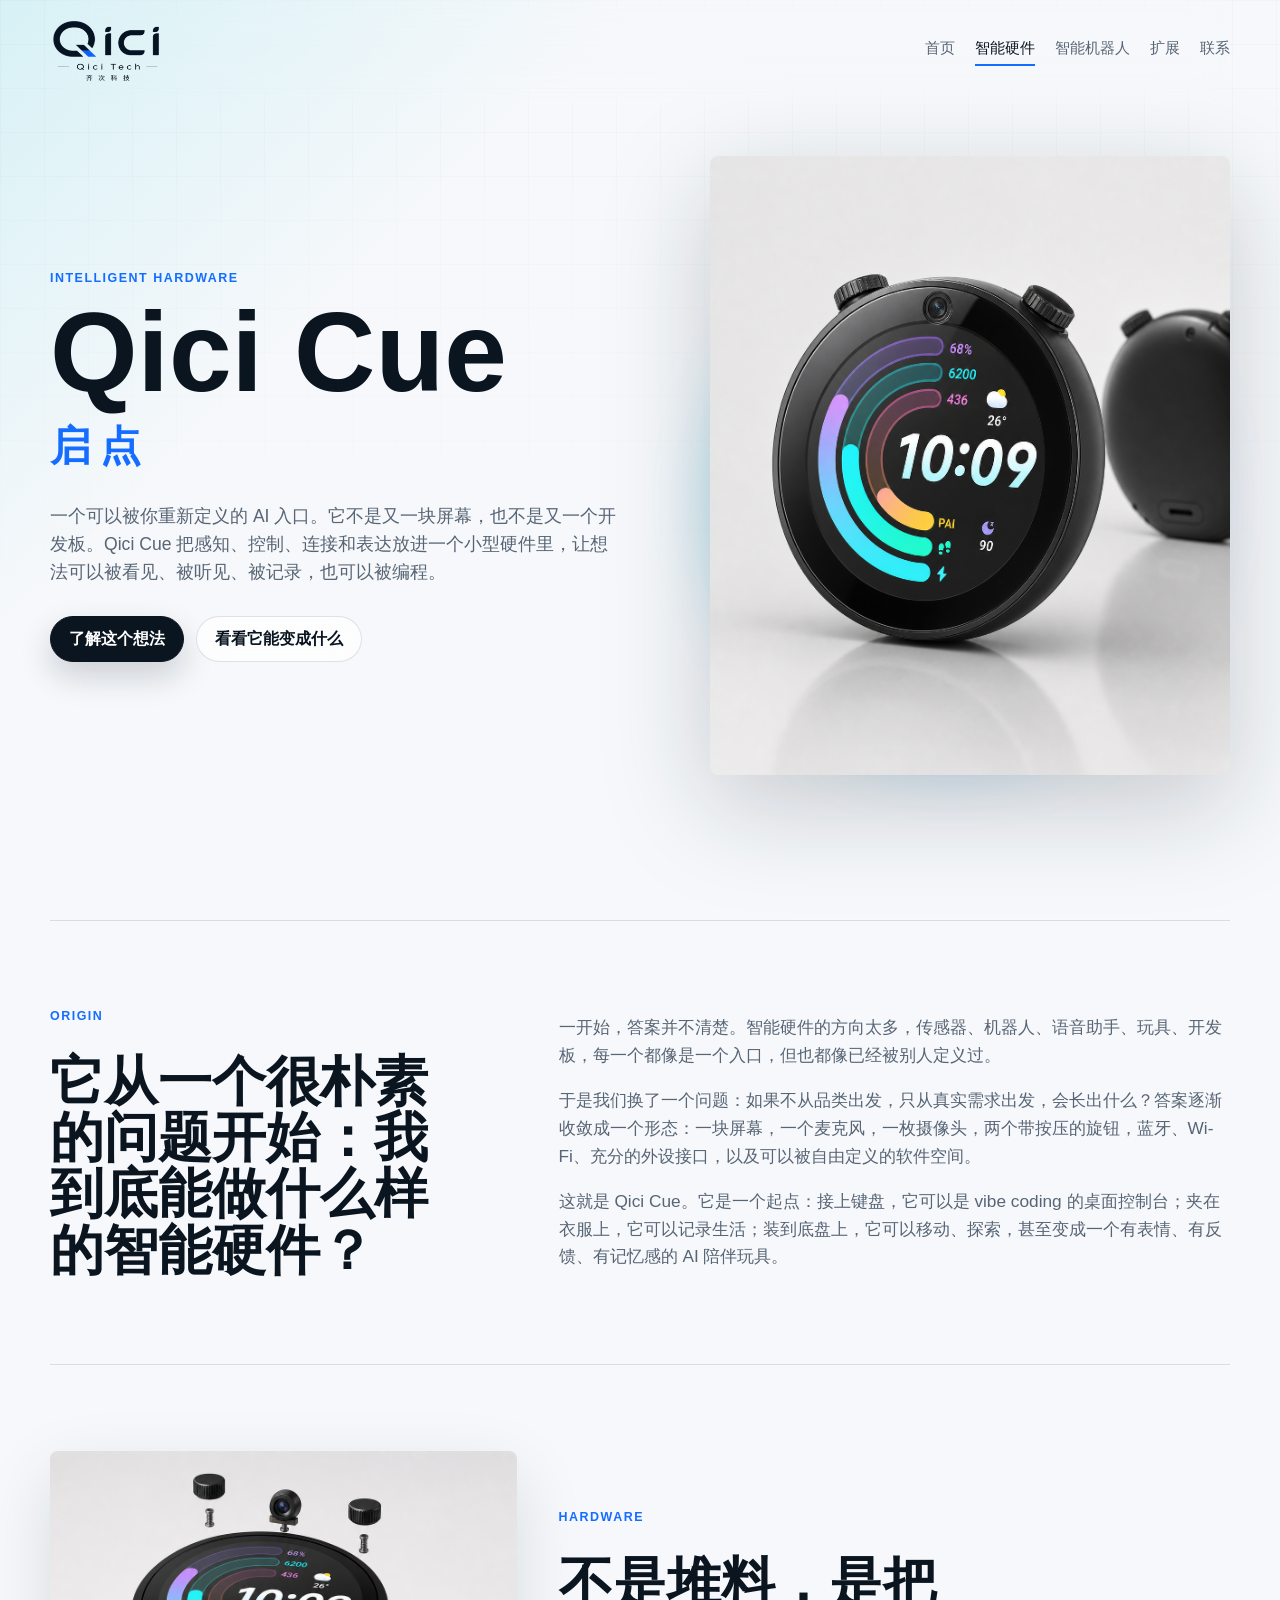
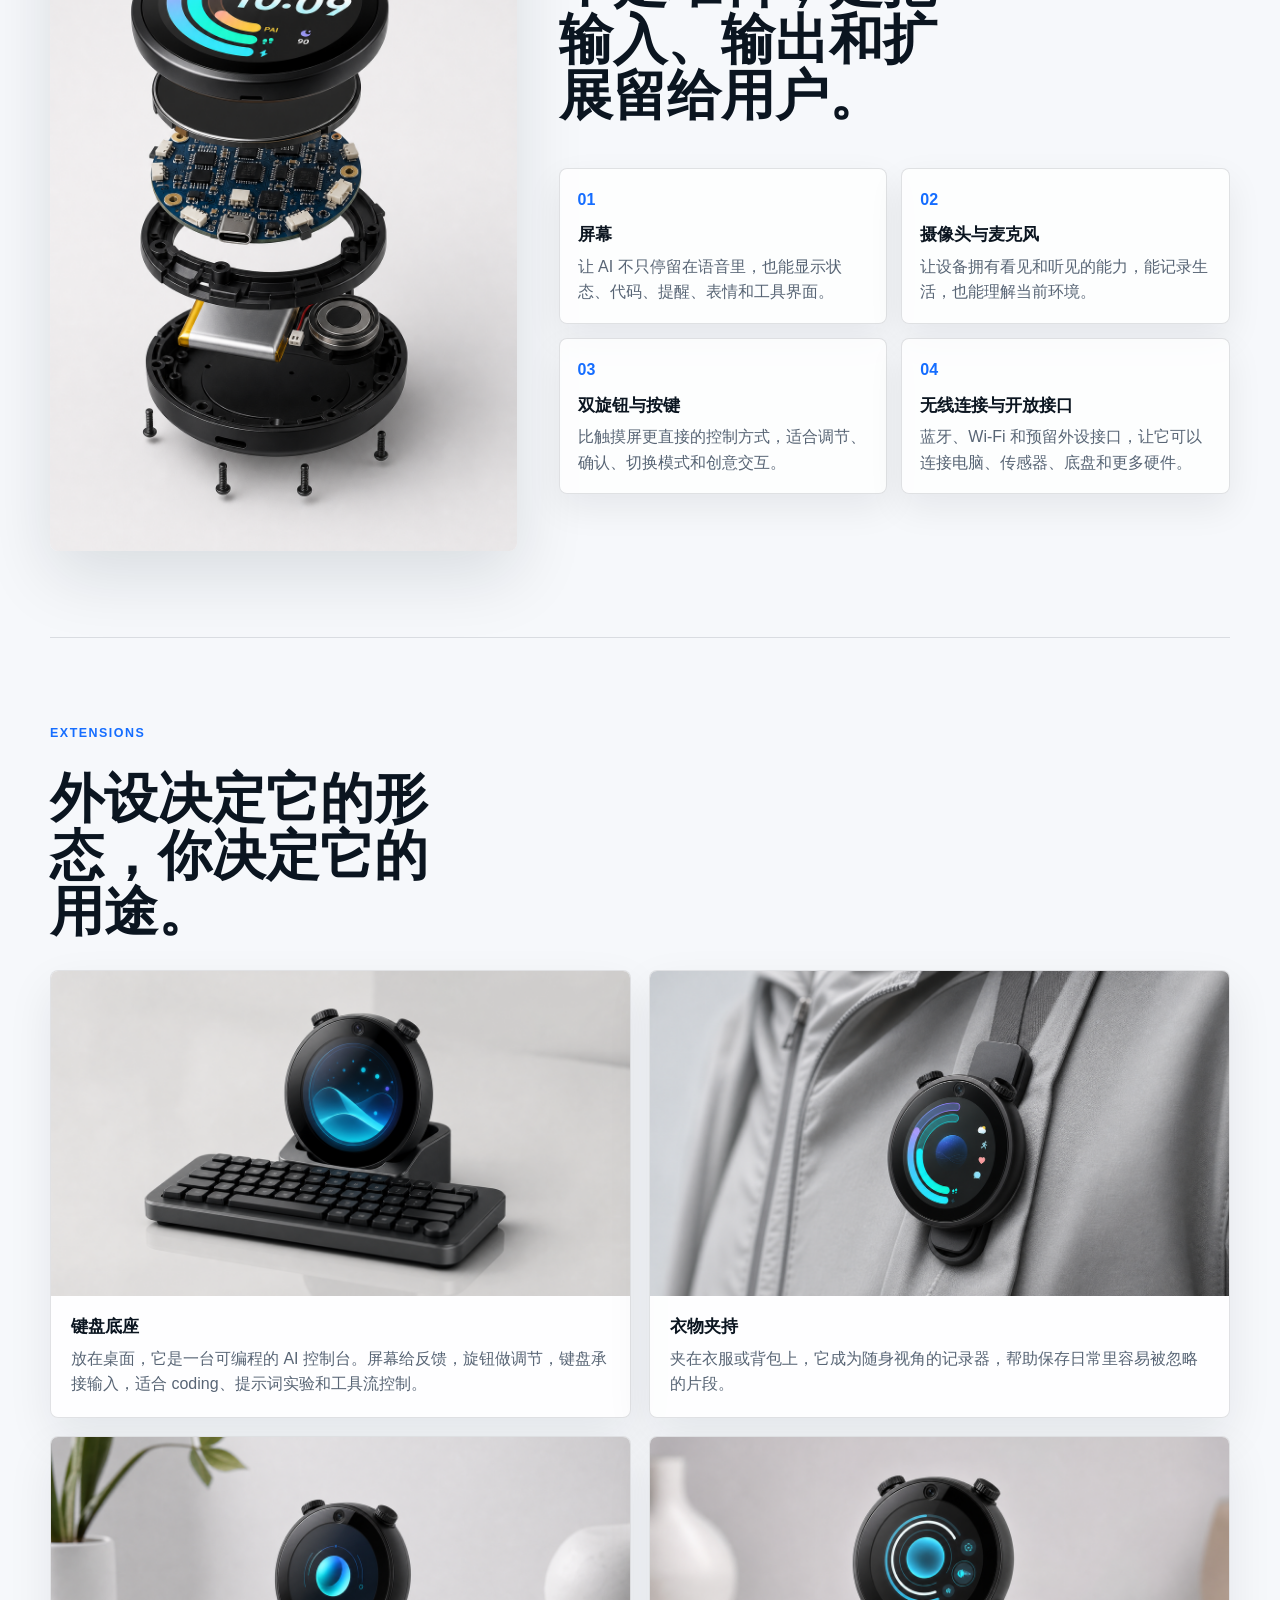
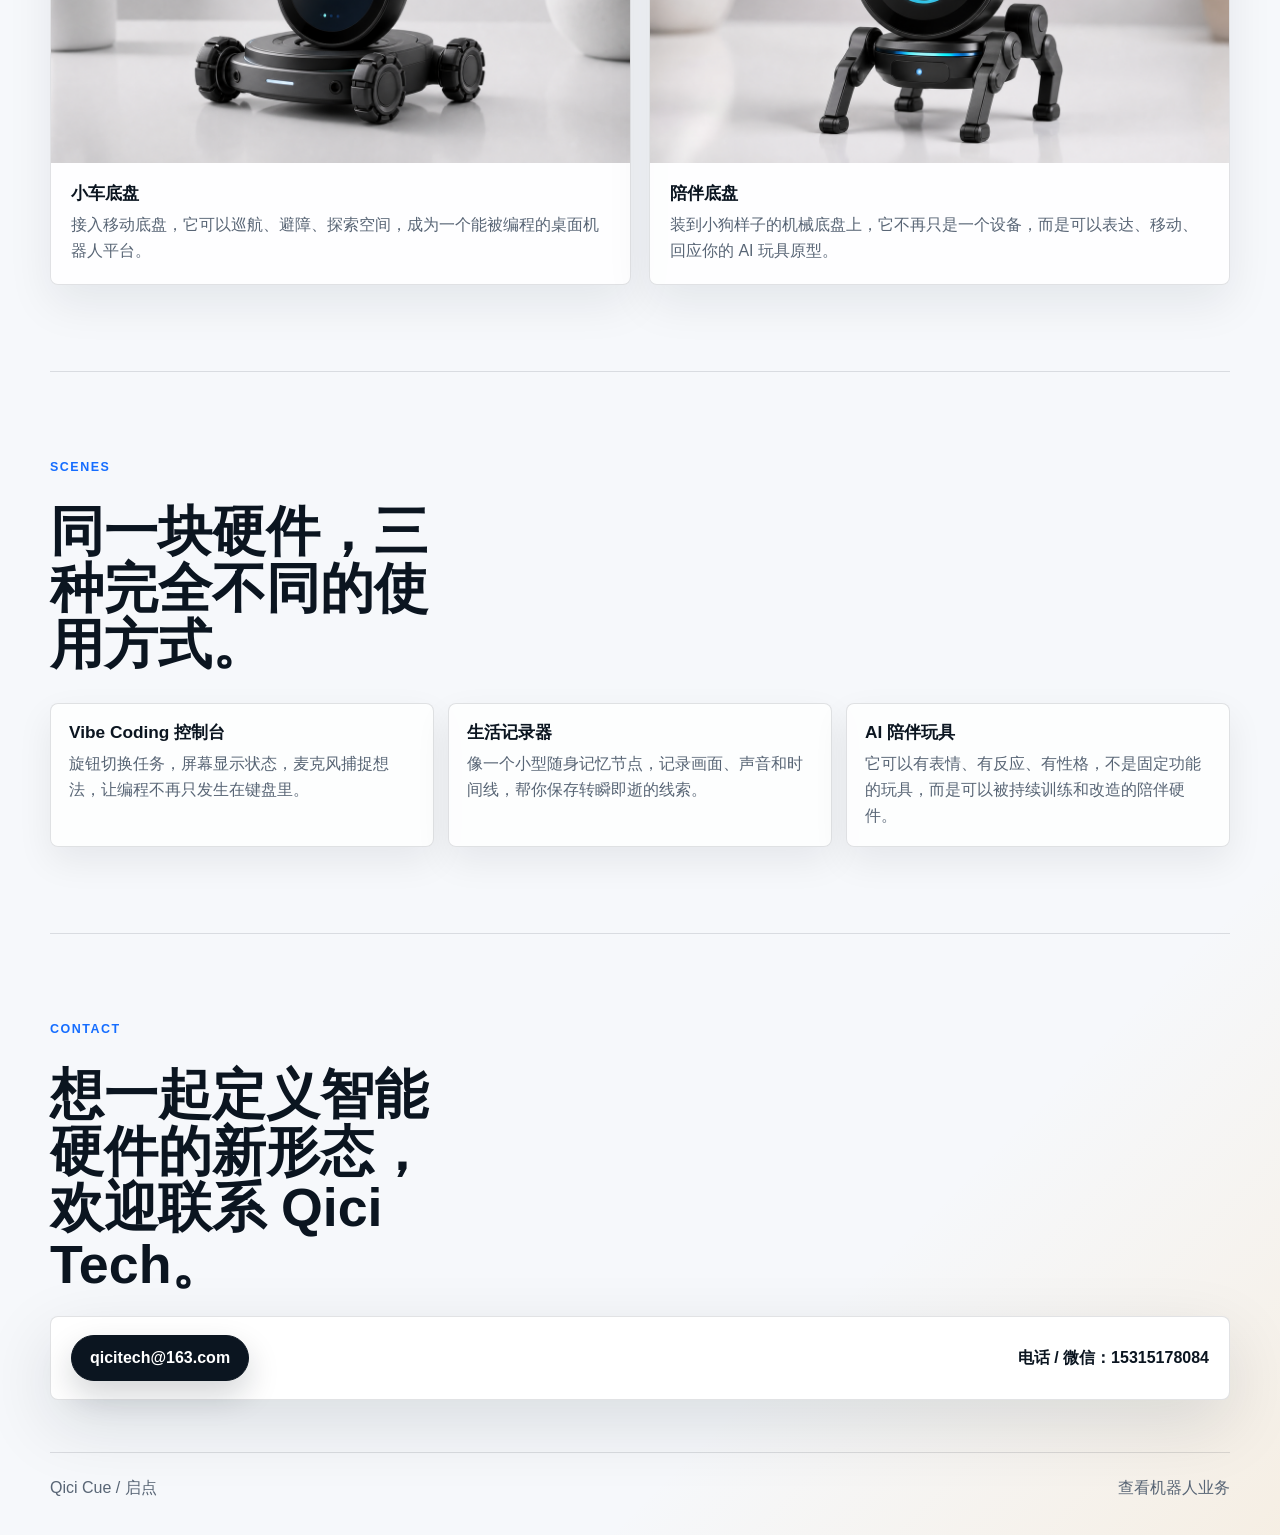
==== cue.html @ 5a53ebd2 "Build multipage company site" ====
<!doctype html>
<html lang="zh-CN">
  <head>
    <meta charset="utf-8" />
    <meta name="viewport" content="width=device-width, initial-scale=1" />
    <meta
      name="description"
      content="Qici Cue / 启点是一台可自由定义的个人 AI 硬件，集屏幕、麦克风、摄像头、双旋钮、无线连接和开放接口于一体。"
    />
    <title>Qici Cue / 启点 | Qici Tech</title>
    <link rel="stylesheet" href="./styles.css" />
  </head>
  <body>
    <header class="topbar">
      <a class="brand" href="./index.html" aria-label="Qici Tech 首页">
        <img src="./assets/logo-transparent.png" alt="Qici Tech" />
      </a>
      <nav class="nav" aria-label="主导航">
        <a href="./index.html">首页</a>
        <a href="./cue.html" aria-current="page">智能硬件</a>
        <a href="./robotics.html">智能机器人</a>
        <a href="#extensions">扩展</a>
        <a href="#contact">联系</a>
      </nav>
    </header>

    <main>
      <section class="hero product-hero" id="top">
        <div class="hero-grid">
          <div class="hero-copy">
            <p class="eyebrow">Intelligent Hardware</p>
            <h1 class="product-title">Qici Cue</h1>
            <p class="product-name-cn">启点</p>
            <p class="lede">
              一个可以被你重新定义的 AI 入口。它不是又一块屏幕，也不是又一个开发板。Qici Cue 把感知、控制、连接和表达放进一个小型硬件里，让想法可以被看见、被听见、被记录，也可以被编程。
            </p>
            <div class="actions">
              <a class="button primary" href="#story">了解这个想法</a>
              <a class="button secondary" href="#extensions">看看它能变成什么</a>
            </div>
          </div>

          <figure class="hero-product">
            <img src="./assets/qici-cue-product.png" alt="Qici Cue 产品示意图" />
          </figure>
        </div>
      </section>

      <section class="section intro" id="story">
        <div class="section-heading">
          <p class="eyebrow">Origin</p>
          <h2>它从一个很朴素的问题开始：我到底能做什么样的智能硬件？</h2>
        </div>
        <div class="story-text">
          <p>
            一开始，答案并不清楚。智能硬件的方向太多，传感器、机器人、语音助手、玩具、开发板，每一个都像是一个入口，但也都像已经被别人定义过。
          </p>
          <p>
            于是我们换了一个问题：如果不从品类出发，只从真实需求出发，会长出什么？答案逐渐收敛成一个形态：一块屏幕，一个麦克风，一枚摄像头，两个带按压的旋钮，蓝牙、Wi-Fi、充分的外设接口，以及可以被自由定义的软件空间。
          </p>
          <p>
            这就是 Qici Cue。它是一个起点：接上键盘，它可以是 vibe coding 的桌面控制台；夹在衣服上，它可以记录生活；装到底盘上，它可以移动、探索，甚至变成一个有表情、有反馈、有记忆感的 AI 陪伴玩具。
          </p>
        </div>
      </section>

      <section class="section split" id="hardware">
        <figure class="product-detail">
          <img src="./assets/qici-cue-exploded.png" alt="Qici Cue 爆炸结构图" />
        </figure>
        <div class="section-heading">
          <p class="eyebrow">Hardware</p>
          <h2>不是堆料，是把输入、输出和扩展留给用户。</h2>
          <div class="feature-list">
            <article>
              <span>01</span>
              <h3>屏幕</h3>
              <p>让 AI 不只停留在语音里，也能显示状态、代码、提醒、表情和工具界面。</p>
            </article>
            <article>
              <span>02</span>
              <h3>摄像头与麦克风</h3>
              <p>让设备拥有看见和听见的能力，能记录生活，也能理解当前环境。</p>
            </article>
            <article>
              <span>03</span>
              <h3>双旋钮与按键</h3>
              <p>比触摸屏更直接的控制方式，适合调节、确认、切换模式和创意交互。</p>
            </article>
            <article>
              <span>04</span>
              <h3>无线连接与开放接口</h3>
              <p>蓝牙、Wi-Fi 和预留外设接口，让它可以连接电脑、传感器、底盘和更多硬件。</p>
            </article>
          </div>
        </div>
      </section>

      <section class="section extensions" id="extensions">
        <div class="section-heading">
          <p class="eyebrow">Extensions</p>
          <h2>外设决定它的形态，你决定它的用途。</h2>
        </div>
        <div class="extension-grid">
          <article class="extension-card">
            <img src="./assets/qici-cue-keyboard-dock.png" alt="Qici Cue 搭配键盘底座" />
            <div>
              <h3>键盘底座</h3>
              <p>放在桌面，它是一台可编程的 AI 控制台。屏幕给反馈，旋钮做调节，键盘承接输入，适合 coding、提示词实验和工具流控制。</p>
            </div>
          </article>
          <article class="extension-card">
            <img src="./assets/qici-cue-wearable-clip.png" alt="Qici Cue 衣物夹持外设" />
            <div>
              <h3>衣物夹持</h3>
              <p>夹在衣服或背包上，它成为随身视角的记录器，帮助保存日常里容易被忽略的片段。</p>
            </div>
          </article>
          <article class="extension-card">
            <img src="./assets/qici-cue-robot-car.png" alt="Qici Cue 小车底盘外设" />
            <div>
              <h3>小车底盘</h3>
              <p>接入移动底盘，它可以巡航、避障、探索空间，成为一个能被编程的桌面机器人平台。</p>
            </div>
          </article>
          <article class="extension-card">
            <img src="./assets/qici-cue-companion-base.png" alt="Qici Cue 陪伴底盘外设" />
            <div>
              <h3>陪伴底盘</h3>
              <p>装到小狗样子的机械底盘上，它不再只是一个设备，而是可以表达、移动、回应你的 AI 玩具原型。</p>
            </div>
          </article>
        </div>
      </section>

      <section class="section scenes">
        <div class="section-heading">
          <p class="eyebrow">Scenes</p>
          <h2>同一块硬件，三种完全不同的使用方式。</h2>
        </div>
        <div class="scene-grid">
          <article>
            <h3>Vibe Coding 控制台</h3>
            <p>旋钮切换任务，屏幕显示状态，麦克风捕捉想法，让编程不再只发生在键盘里。</p>
          </article>
          <article>
            <h3>生活记录器</h3>
            <p>像一个小型随身记忆节点，记录画面、声音和时间线，帮你保存转瞬即逝的线索。</p>
          </article>
          <article>
            <h3>AI 陪伴玩具</h3>
            <p>它可以有表情、有反应、有性格，不是固定功能的玩具，而是可以被持续训练和改造的陪伴硬件。</p>
          </article>
        </div>
      </section>

      <section class="section contact" id="contact">
        <div class="section-heading">
          <p class="eyebrow">Contact</p>
          <h2>想一起定义智能硬件的新形态，欢迎联系 Qici Tech。</h2>
        </div>
        <div class="contact-row">
          <a class="button primary" href="mailto:qicitech@163.com">qicitech@163.com</a>
          <a class="contact-link" href="tel:15315178084">电话 / 微信：15315178084</a>
        </div>
      </section>
    </main>

    <footer class="footer">
      <span>Qici Cue / 启点</span>
      <a href="./robotics.html">查看机器人业务</a>
    </footer>
  </body>
</html>
---- styles.css ----
:root {
  color-scheme: light;
  --bg: #f6f8fb;
  --ink: #0b1520;
  --muted: #586575;
  --panel: rgba(255, 255, 255, 0.82);
  --panel-solid: #ffffff;
  --line: rgba(11, 21, 32, 0.12);
  --blue: #156dff;
  --cyan: #1bc7d5;
  --violet: #6d5df2;
  --warm: #f2a93b;
  --shadow: 0 24px 70px rgba(11, 21, 32, 0.12);
  --radius: 8px;
}

* {
  box-sizing: border-box;
}

html {
  scroll-behavior: smooth;
}

body {
  margin: 0;
  font-family: Inter, "Segoe UI", "PingFang SC", "Hiragino Sans GB", "Microsoft YaHei", sans-serif;
  color: var(--ink);
  background:
    linear-gradient(135deg, rgba(27, 199, 213, 0.14), transparent 28rem),
    linear-gradient(315deg, rgba(242, 169, 59, 0.12), transparent 30rem),
    var(--bg);
  line-height: 1.6;
}

body::before {
  content: "";
  position: fixed;
  inset: 0;
  pointer-events: none;
  background-image:
    linear-gradient(rgba(11, 21, 32, 0.035) 1px, transparent 1px),
    linear-gradient(90deg, rgba(11, 21, 32, 0.035) 1px, transparent 1px);
  background-size: 44px 44px;
  mask-image: linear-gradient(to bottom, rgba(0, 0, 0, 0.55), transparent 72%);
}

a {
  color: inherit;
  text-decoration: none;
}

img {
  display: block;
  max-width: 100%;
}

h1,
h2,
h3,
p,
figure {
  margin: 0;
}

.topbar {
  position: sticky;
  top: 0;
  z-index: 10;
  width: min(1180px, calc(100% - 44px));
  margin: 0 auto;
  padding: 18px 0;
  display: flex;
  align-items: center;
  justify-content: space-between;
  gap: 24px;
  backdrop-filter: blur(18px);
}

.brand img {
  width: 112px;
  height: auto;
}

.nav {
  display: flex;
  align-items: center;
  gap: 20px;
  color: var(--muted);
  font-size: 0.95rem;
}

.nav a {
  border-bottom: 2px solid transparent;
  padding-bottom: 4px;
}

.nav a:hover,
.nav a[aria-current="page"] {
  color: var(--ink);
  border-color: var(--blue);
}

.hero {
  width: min(1180px, calc(100% - 44px));
  margin: 0 auto;
  min-height: calc(100vh - 82px);
  padding: 54px 0 86px;
}

.home-hero {
  display: grid;
  grid-template-columns: minmax(0, 0.92fr) minmax(360px, 1.08fr);
  gap: 36px;
  align-items: center;
}

.hero-grid {
  display: grid;
  grid-template-columns: minmax(0, 1fr) minmax(340px, 0.92fr);
  gap: 34px;
  align-items: center;
}

.hero-copy {
  position: relative;
  z-index: 1;
}

.eyebrow {
  margin-bottom: 12px;
  color: var(--blue);
  font-size: 0.78rem;
  font-weight: 800;
  letter-spacing: 0.12em;
  text-transform: uppercase;
}

h1 {
  max-width: 11ch;
  font-size: clamp(3.1rem, 6vw, 6.1rem);
  line-height: 1;
  letter-spacing: 0;
}

h2 {
  max-width: 14ch;
  font-size: clamp(2rem, 4.2vw, 4.2rem);
  line-height: 1.05;
  letter-spacing: 0;
}

h3 {
  font-size: 1.08rem;
  line-height: 1.25;
}

.product-title {
  max-width: none;
  font-size: clamp(4.4rem, 8.8vw, 8.8rem);
  line-height: 0.92;
}

.product-name-cn {
  margin-top: 10px;
  color: var(--blue);
  font-size: clamp(1.7rem, 3.2vw, 3.3rem);
  font-weight: 800;
  letter-spacing: 0.22em;
}

.lede,
.section-heading > p:not(.eyebrow),
.story-text,
.business-card p,
.capability-grid p,
.feature-list p,
.extension-card p,
.scene-grid p,
.solution-grid p,
.process-row p,
.statement p,
.contact-row {
  color: var(--muted);
}

.lede {
  margin-top: 22px;
  max-width: 58ch;
  font-size: 1.1rem;
}

.actions {
  margin-top: 30px;
  display: flex;
  flex-wrap: wrap;
  gap: 12px;
}

.button {
  min-height: 46px;
  display: inline-flex;
  align-items: center;
  justify-content: center;
  border: 1px solid var(--line);
  border-radius: 999px;
  padding: 0 18px;
  font-weight: 750;
  transition: transform 0.18s ease, box-shadow 0.18s ease;
}

.button:hover {
  transform: translateY(-1px);
}

.primary {
  color: #fff;
  background: var(--ink);
  border-color: var(--ink);
  box-shadow: 0 14px 32px rgba(11, 21, 32, 0.18);
}

.secondary {
  background: rgba(255, 255, 255, 0.72);
  backdrop-filter: blur(14px);
}

.home-showcase {
  display: grid;
  grid-template-columns: 0.94fr 1.06fr;
  gap: 16px;
  align-items: stretch;
}

.showcase-main,
.showcase-secondary {
  overflow: hidden;
  border: 1px solid var(--line);
  border-radius: var(--radius);
  background: var(--panel);
  box-shadow: var(--shadow);
}

.showcase-main {
  margin-top: 44px;
}

.showcase-secondary {
  margin-bottom: 44px;
}

.showcase-main img,
.showcase-secondary img {
  width: 100%;
  height: 420px;
  object-fit: cover;
}

.showcase-main figcaption,
.showcase-secondary figcaption {
  padding: 14px 16px 16px;
  color: var(--ink);
  font-weight: 800;
}

.hero-product {
  position: relative;
}

.hero-product::before {
  content: "";
  position: absolute;
  inset: 12% 4% 0;
  z-index: -1;
  border-radius: 50%;
  background: linear-gradient(135deg, rgba(27, 199, 213, 0.28), rgba(21, 109, 255, 0.12));
  filter: blur(28px);
}

.hero-product img {
  width: min(520px, 100%);
  margin-left: auto;
  border-radius: var(--radius);
  filter: drop-shadow(0 30px 52px rgba(11, 21, 32, 0.2));
}

.section {
  width: min(1180px, calc(100% - 44px));
  margin: 0 auto;
  padding: 86px 0;
  border-top: 1px solid var(--line);
}

.section-heading {
  display: grid;
  gap: 14px;
}

.section-heading > p:not(.eyebrow) {
  max-width: 64ch;
  font-size: 1.08rem;
}

.intro,
.split {
  display: grid;
  grid-template-columns: minmax(280px, 0.82fr) minmax(0, 1.18fr);
  gap: 42px;
  align-items: center;
}

.story-text {
  display: grid;
  gap: 18px;
  font-size: 1.08rem;
}

.business-grid,
.extension-grid {
  margin-top: 30px;
  display: grid;
  grid-template-columns: repeat(2, minmax(0, 1fr));
  gap: 18px;
}

.business-card,
.extension-card {
  overflow: hidden;
  border: 1px solid var(--line);
  border-radius: var(--radius);
  background: var(--panel);
  box-shadow: 0 18px 46px rgba(11, 21, 32, 0.08);
}

.business-card {
  display: grid;
  grid-template-rows: auto 1fr;
  transition: transform 0.18s ease, box-shadow 0.18s ease;
}

.business-card:hover {
  transform: translateY(-2px);
  box-shadow: var(--shadow);
}

.business-card img,
.extension-card img {
  width: 100%;
  aspect-ratio: 16 / 9;
  object-fit: cover;
}

.business-card div,
.extension-card div {
  padding: 20px;
}

.business-card span,
.capability-grid span,
.feature-list span,
.solution-grid span,
.process-row span {
  display: inline-block;
  margin-bottom: 12px;
  color: var(--blue);
  font-weight: 850;
}

.business-card h3,
.extension-card h3,
.capability-grid h3,
.feature-list h3,
.scene-grid h3,
.solution-grid h3 {
  margin-bottom: 8px;
}

.capability-grid,
.feature-list,
.scene-grid,
.solution-grid,
.process-row {
  margin-top: 30px;
  display: grid;
  gap: 14px;
}

.capability-grid,
.solution-grid {
  grid-template-columns: repeat(3, minmax(0, 1fr));
}

.feature-list,
.process-row {
  grid-template-columns: repeat(2, minmax(0, 1fr));
}

.scene-grid {
  grid-template-columns: repeat(3, minmax(0, 1fr));
}

.capability-grid article,
.feature-list article,
.scene-grid article,
.solution-grid article,
.process-row article {
  min-height: 100%;
  border: 1px solid var(--line);
  border-radius: var(--radius);
  background: rgba(255, 255, 255, 0.76);
  padding: 18px;
  box-shadow: 0 14px 36px rgba(11, 21, 32, 0.07);
}

.product-detail img {
  border-radius: var(--radius);
  box-shadow: var(--shadow);
}

.statement {
  width: 100%;
  max-width: none;
  display: grid;
  grid-template-columns: minmax(260px, 1fr) minmax(280px, 0.82fr);
  gap: 42px;
  align-items: end;
  color: #fff;
  background: var(--ink);
  padding: 86px max(22px, calc((100vw - 1180px) / 2));
}

.statement .eyebrow {
  color: var(--cyan);
}

.statement p {
  color: rgba(255, 255, 255, 0.72);
  font-size: 1.08rem;
}

.contact {
  padding-bottom: 52px;
}

.contact-row {
  margin-top: 24px;
  display: flex;
  align-items: center;
  justify-content: space-between;
  gap: 16px;
  padding: 18px 20px;
  border: 1px solid var(--line);
  border-radius: var(--radius);
  background: var(--panel-solid);
  box-shadow: var(--shadow);
}

.contact-link {
  color: var(--ink);
  font-weight: 750;
}

.footer {
  width: min(1180px, calc(100% - 44px));
  margin: 0 auto;
  padding: 22px 0 34px;
  display: flex;
  justify-content: space-between;
  gap: 16px;
  color: var(--muted);
  border-top: 1px solid var(--line);
}

.footer a:hover {
  color: var(--ink);
}

@media (max-width: 960px) {
  .topbar,
  .contact-row,
  .footer {
    align-items: flex-start;
    flex-direction: column;
  }

  .nav {
    flex-wrap: wrap;
    gap: 14px;
  }

  .hero,
  .section,
  .footer,
  .topbar {
    width: min(1180px, calc(100% - 36px));
  }

  .hero {
    min-height: auto;
    padding: 34px 0 62px;
  }

  .home-hero,
  .hero-grid,
  .intro,
  .split,
  .statement {
    grid-template-columns: 1fr;
  }

  .home-showcase,
  .business-grid,
  .extension-grid,
  .capability-grid,
  .feature-list,
  .scene-grid,
  .solution-grid,
  .process-row {
    grid-template-columns: 1fr;
  }

  .showcase-main,
  .showcase-secondary {
    margin: 0;
  }

  .showcase-main img,
  .showcase-secondary img {
    height: auto;
  }

  h1 {
    max-width: 12ch;
    font-size: clamp(2.8rem, 13vw, 4.4rem);
  }

  h2 {
    max-width: 16ch;
  }

  .product-title {
    font-size: clamp(3.7rem, 18vw, 5.8rem);
  }

  .product-name-cn {
    font-size: 1.7rem;
  }

  .section {
    padding: 60px 0;
  }

  .statement {
    width: 100%;
    padding: 64px 18px;
  }
}
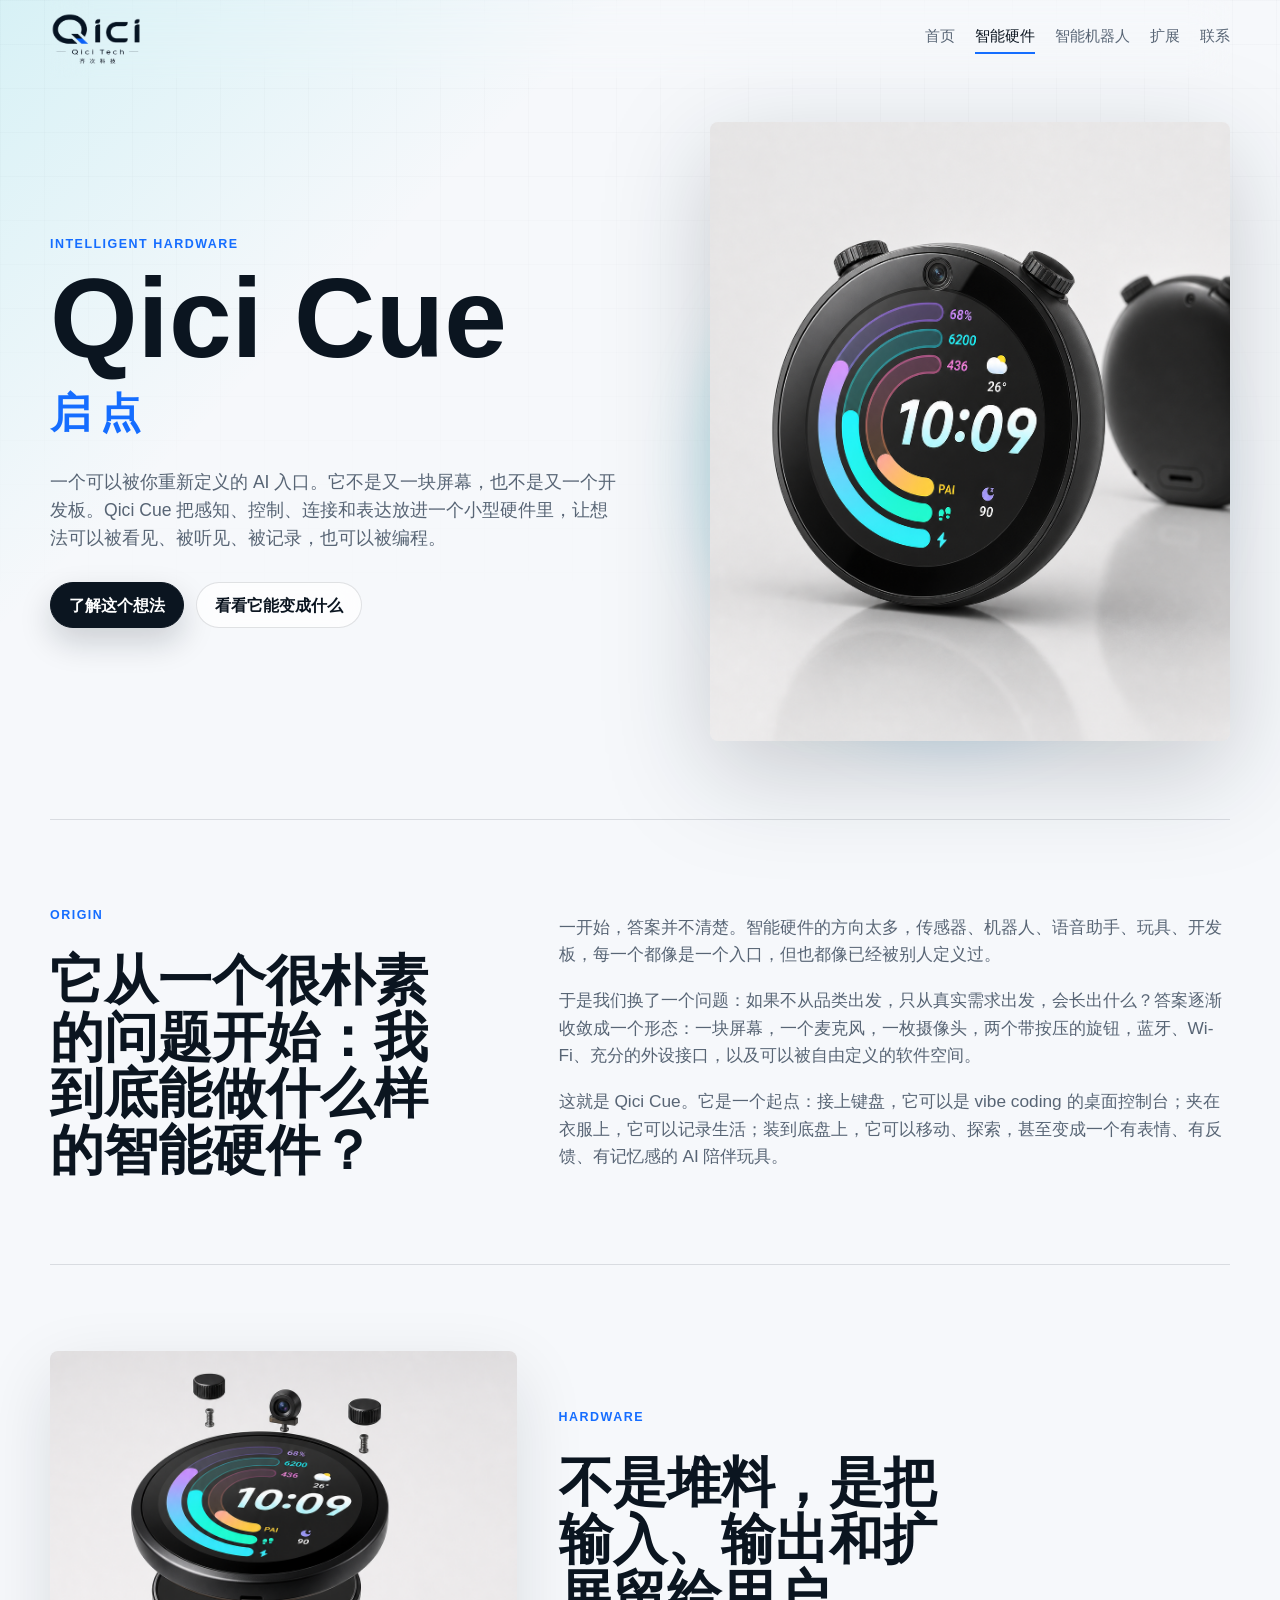
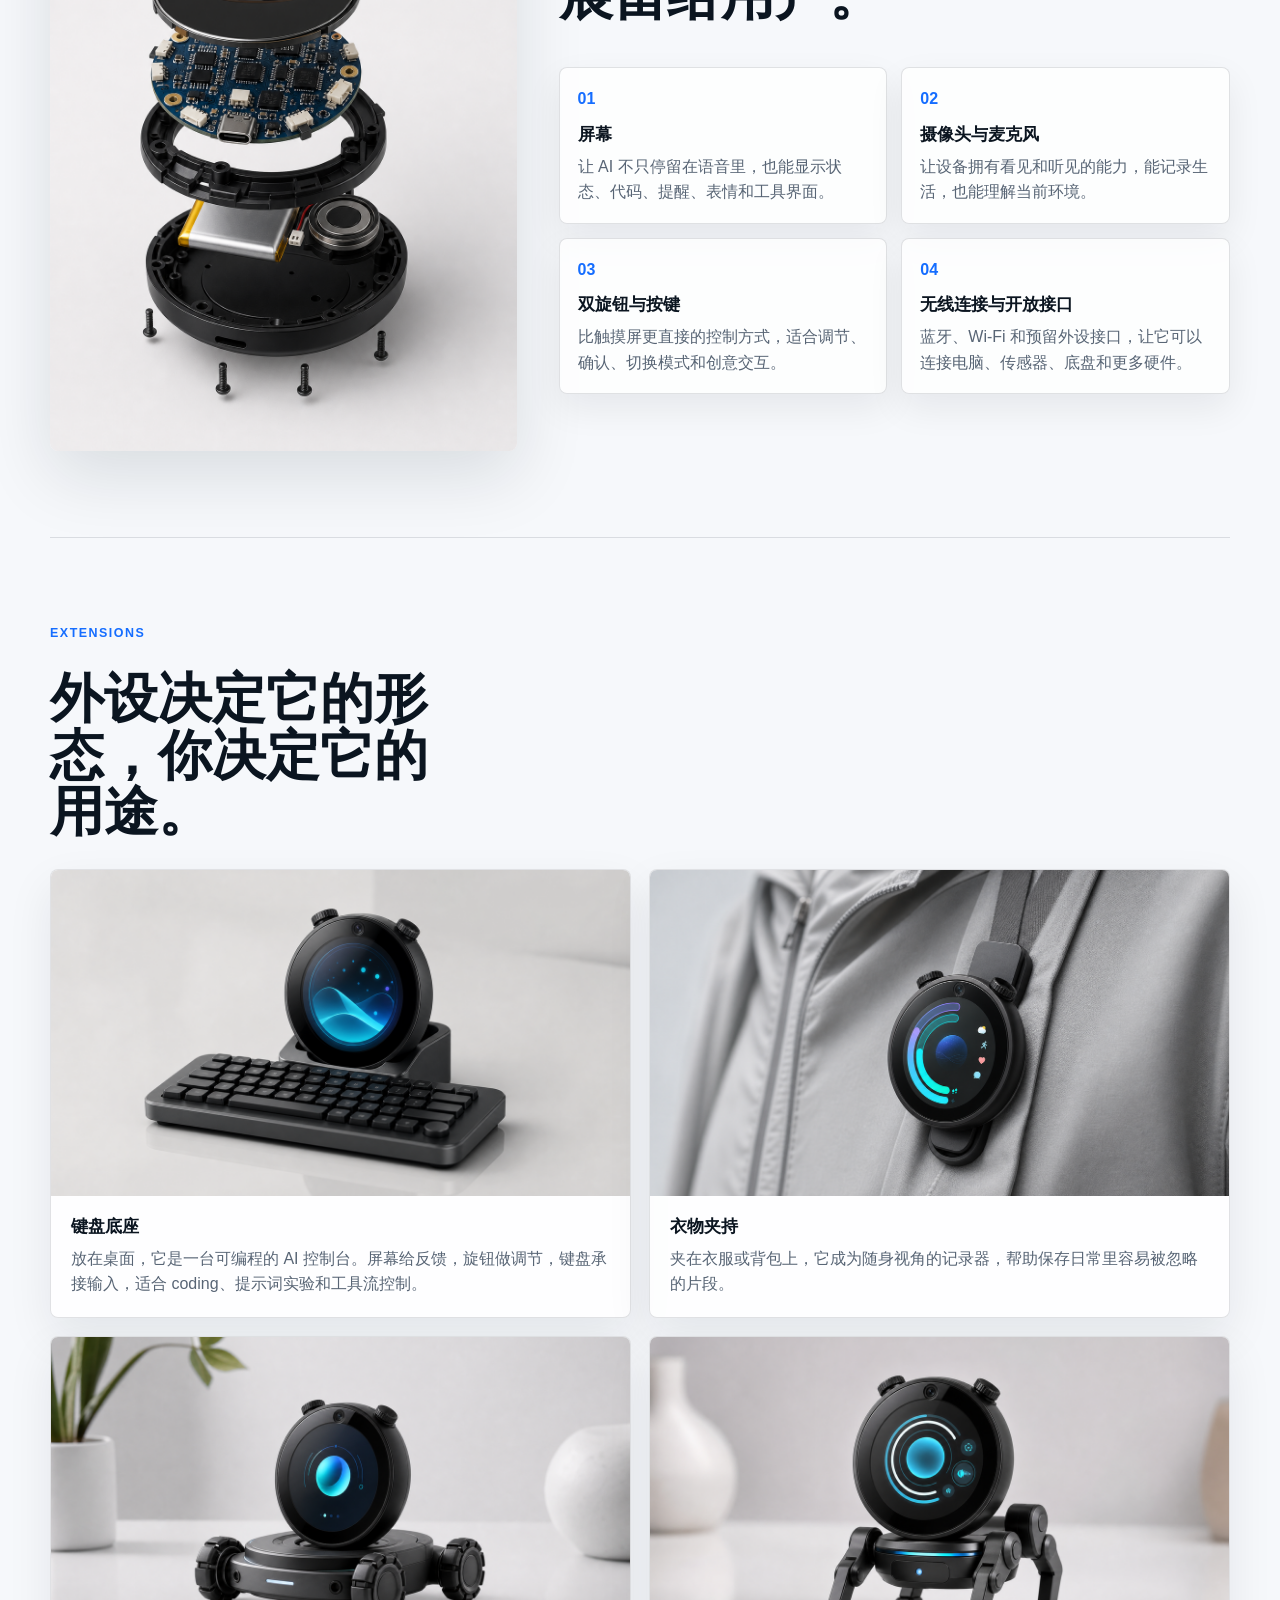
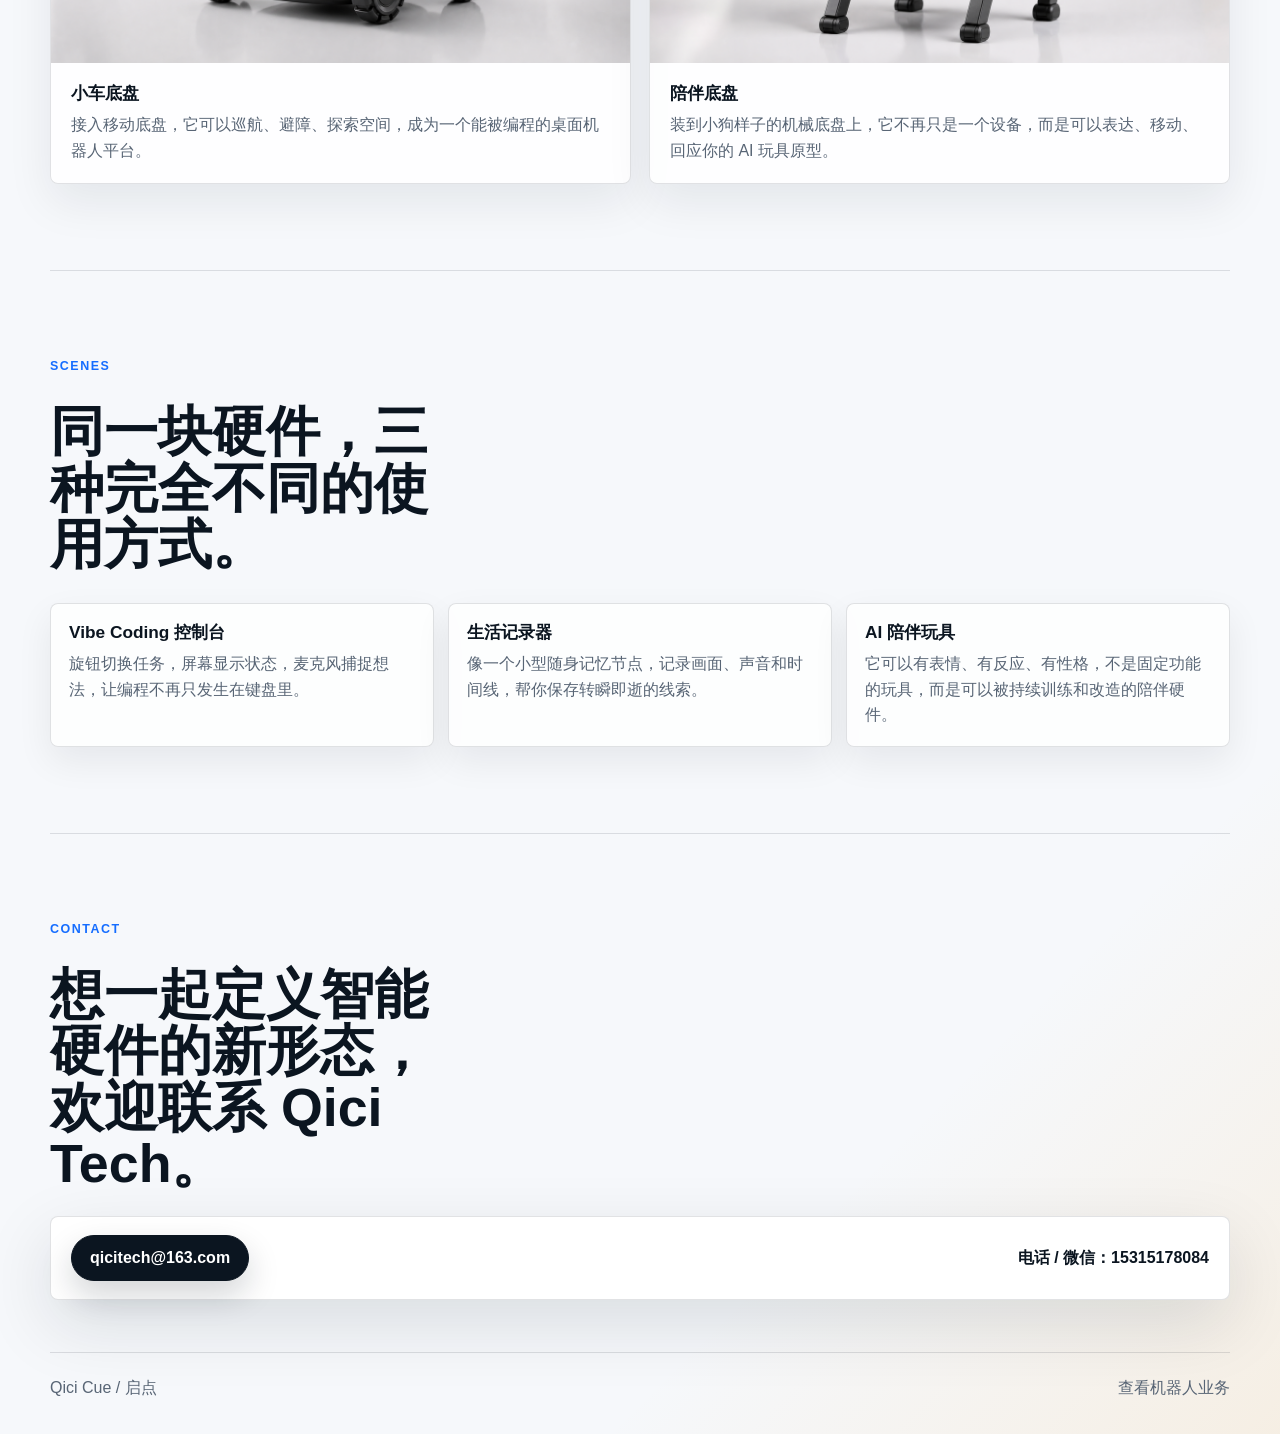
==== commit 2a487995: "Fix homepage layout" ====
--- a/cue.html
+++ b/cue.html
@@ -8,7 +8,7 @@
       content="Qici Cue / 启点是一台可自由定义的个人 AI 硬件，集屏幕、麦克风、摄像头、双旋钮、无线连接和开放接口于一体。"
     />
     <title>Qici Cue / 启点 | Qici Tech</title>
-    <link rel="stylesheet" href="./styles.css" />
+    <link rel="stylesheet" href="./styles.css?v=20260701-homefix" />
   </head>
   <body>
     <header class="topbar">
--- a/styles.css
+++ b/styles.css
@@ -69,7 +69,7 @@
   z-index: 10;
   width: min(1180px, calc(100% - 44px));
   margin: 0 auto;
-  padding: 18px 0;
+  padding: 12px 0;
   display: flex;
   align-items: center;
   justify-content: space-between;
@@ -78,7 +78,7 @@
 }
 
 .brand img {
-  width: 112px;
+  width: 92px;
   height: auto;
 }
 
@@ -104,15 +104,16 @@
 .hero {
   width: min(1180px, calc(100% - 44px));
   margin: 0 auto;
-  min-height: calc(100vh - 82px);
-  padding: 54px 0 86px;
+  min-height: auto;
+  padding: 44px 0 78px;
 }
 
 .home-hero {
   display: grid;
-  grid-template-columns: minmax(0, 0.92fr) minmax(360px, 1.08fr);
-  gap: 36px;
-  align-items: center;
+  grid-template-columns: minmax(0, 0.82fr) minmax(420px, 1.18fr);
+  gap: 52px;
+  align-items: center;
+  padding-top: 28px;
 }
 
 .hero-grid {
@@ -141,6 +142,12 @@
   font-size: clamp(3.1rem, 6vw, 6.1rem);
   line-height: 1;
   letter-spacing: 0;
+}
+
+.home-title {
+  max-width: 10ch;
+  font-size: clamp(2.7rem, 4vw, 4.25rem);
+  line-height: 1.08;
 }
 
 h2 {
@@ -227,9 +234,9 @@
 
 .home-showcase {
   display: grid;
-  grid-template-columns: 0.94fr 1.06fr;
+  grid-template-columns: repeat(2, minmax(0, 1fr));
   gap: 16px;
-  align-items: stretch;
+  align-items: center;
 }
 
 .showcase-main,
@@ -242,25 +249,40 @@
 }
 
 .showcase-main {
-  margin-top: 44px;
+  margin-top: 28px;
 }
 
 .showcase-secondary {
-  margin-bottom: 44px;
+  margin-bottom: 28px;
 }
 
 .showcase-main img,
 .showcase-secondary img {
   width: 100%;
-  height: 420px;
-  object-fit: cover;
+  height: 260px;
+  object-fit: contain;
+  padding: 16px;
+  background: linear-gradient(135deg, rgba(255, 255, 255, 0.86), rgba(230, 239, 247, 0.74));
 }
 
 .showcase-main figcaption,
 .showcase-secondary figcaption {
   padding: 14px 16px 16px;
   color: var(--ink);
-  font-weight: 800;
+  display: grid;
+  gap: 4px;
+}
+
+.showcase-main figcaption span,
+.showcase-secondary figcaption span {
+  color: var(--blue);
+  font-size: 0.78rem;
+  font-weight: 850;
+}
+
+.showcase-main figcaption strong,
+.showcase-secondary figcaption strong {
+  font-size: 1.02rem;
 }
 
 .hero-product {
